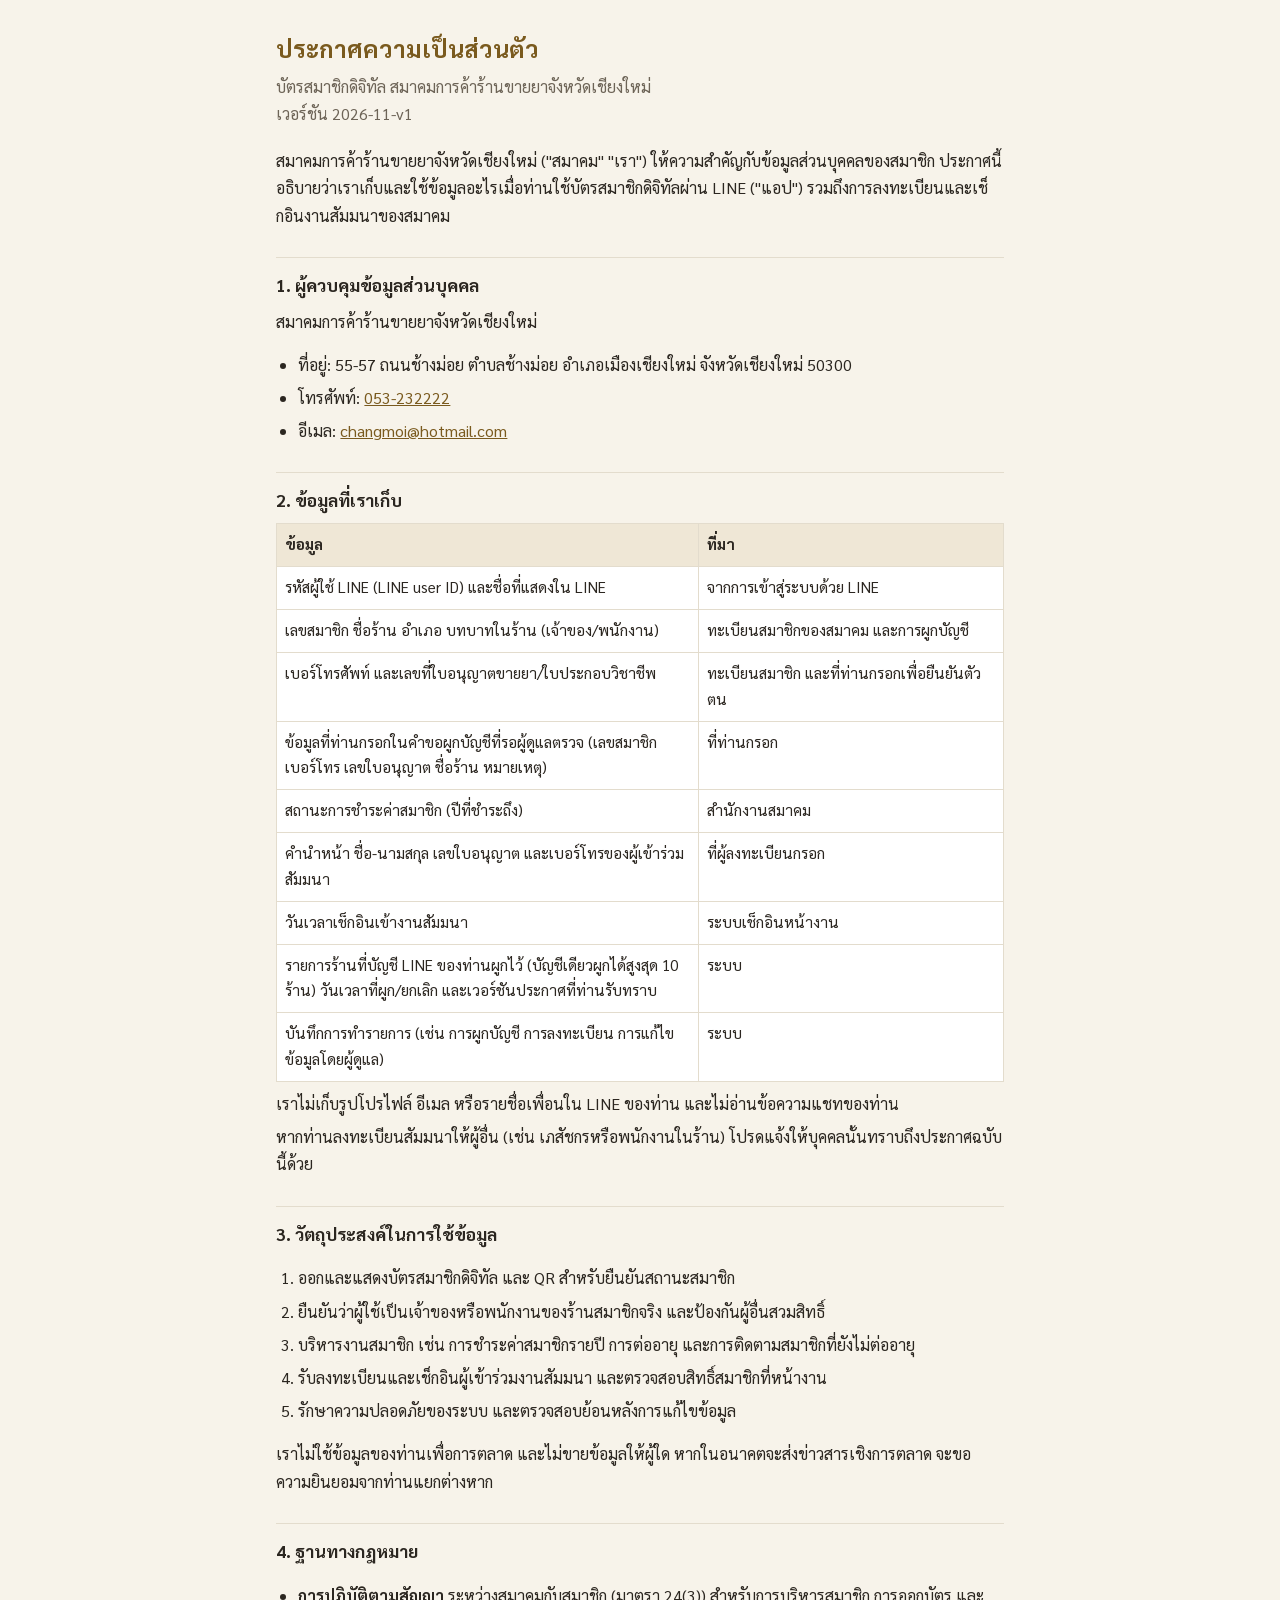
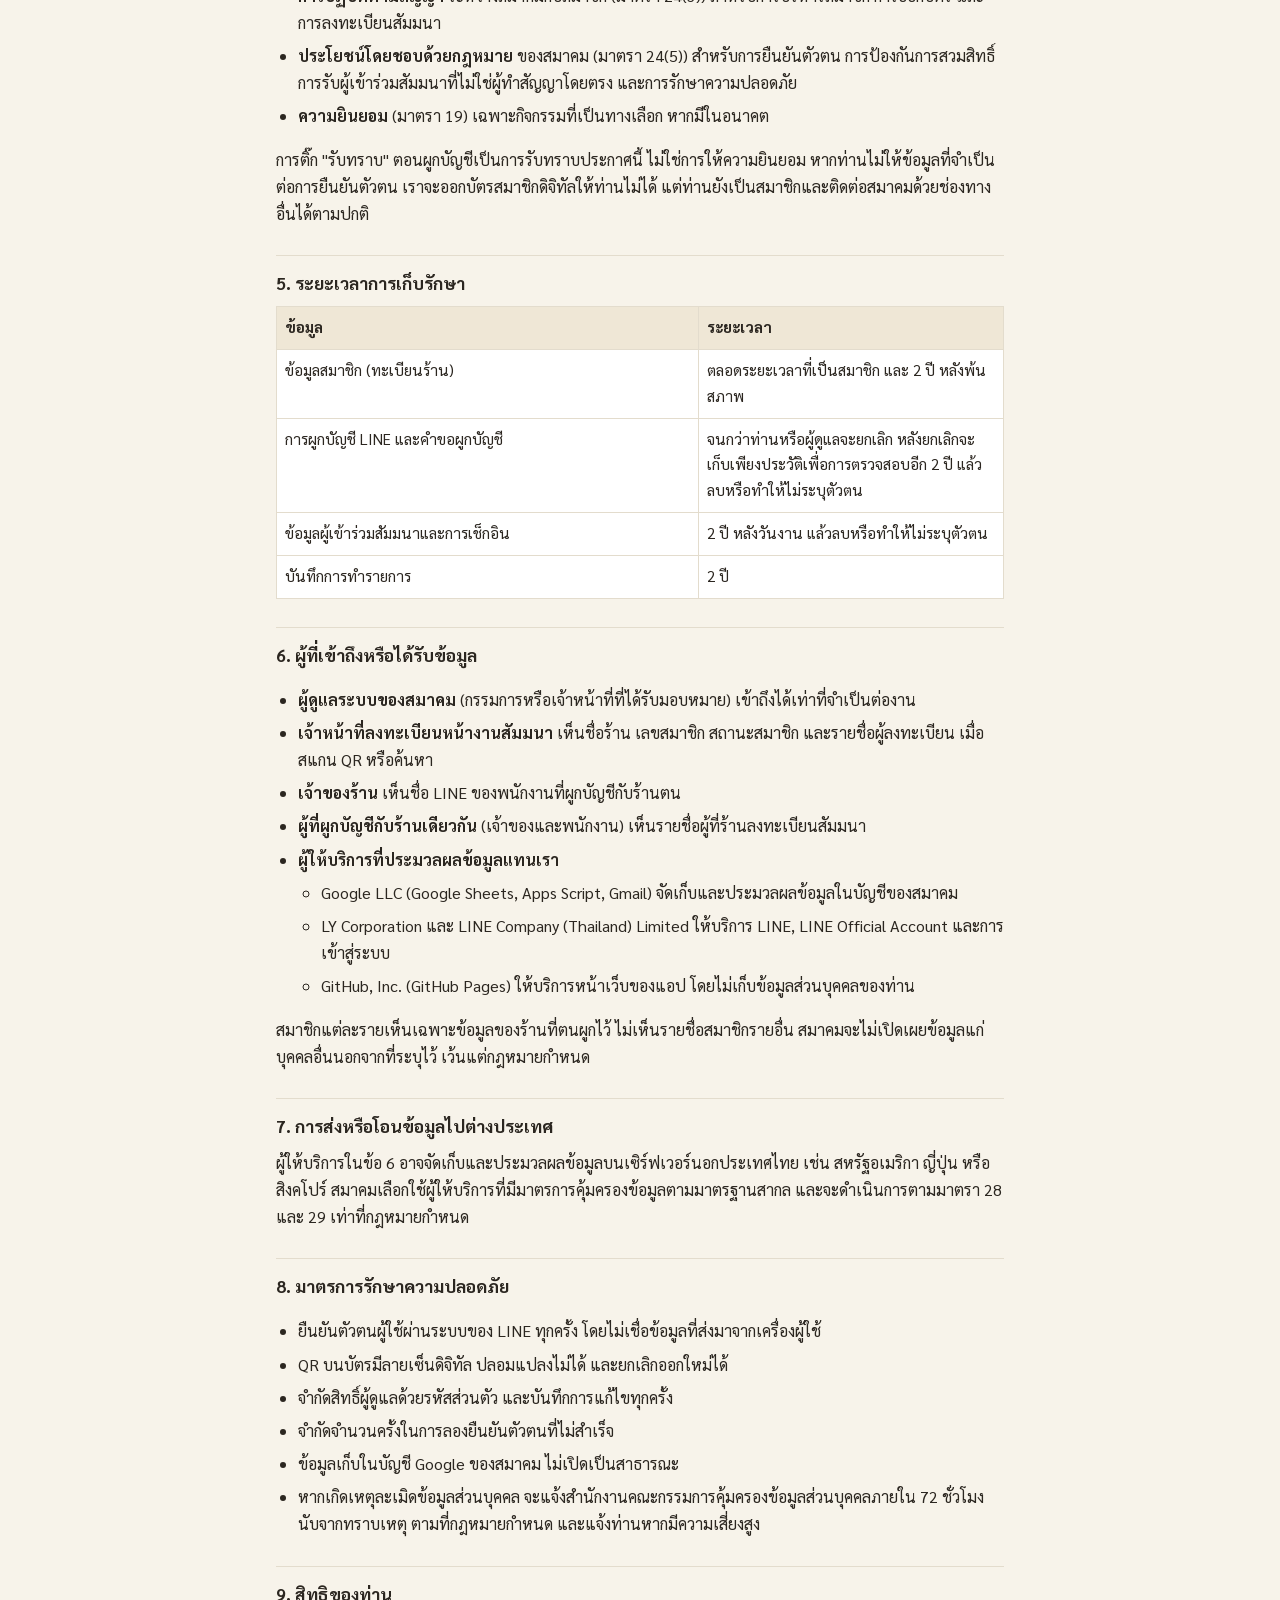
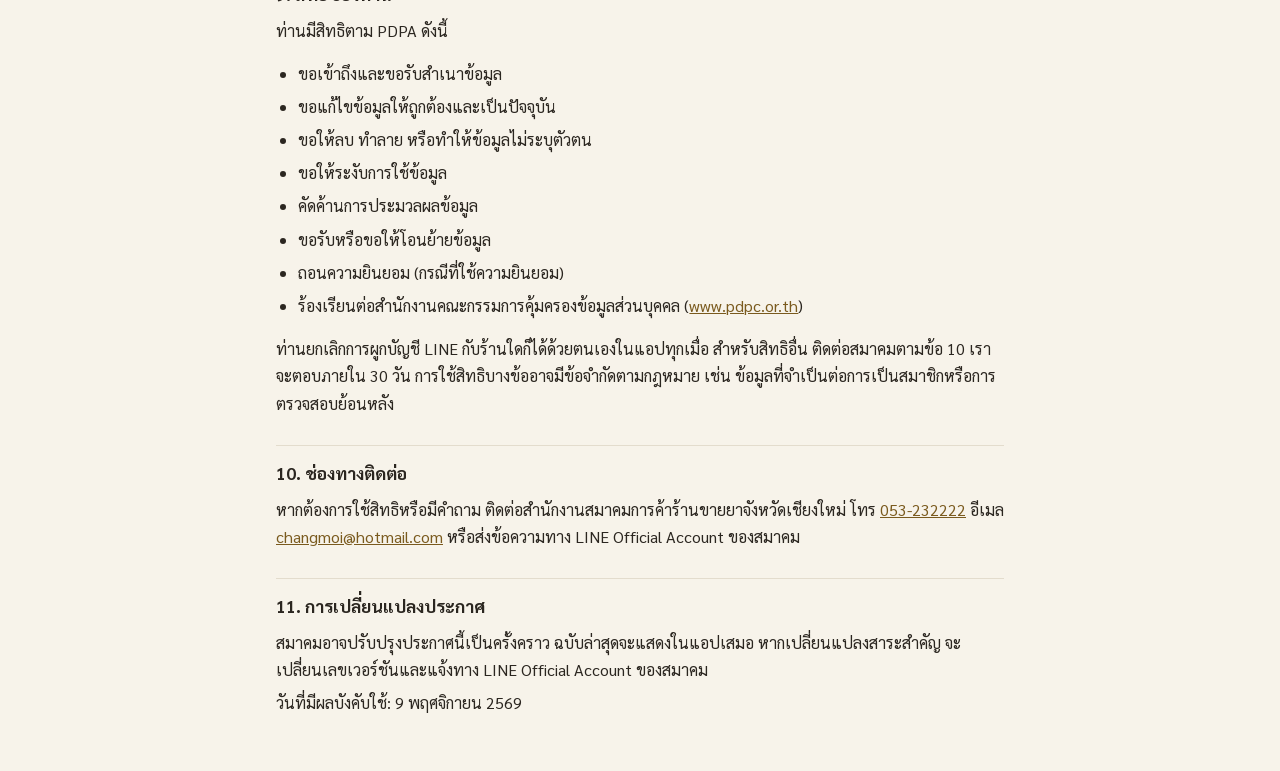
==== privacy.html @ 18d6df44 "Publish privacy notice 2026-11-v1 and link it from the app Co-Authored-By: Claude Opus 5.5 <noreply@" ====
<!doctype html>
<html lang="th">
<head>
<meta charset="utf-8">
<meta name="viewport" content="width=device-width,initial-scale=1">
<title>ประกาศความเป็นส่วนตัว</title>
<link rel="preconnect" href="https://fonts.googleapis.com">
<link href="https://fonts.googleapis.com/css2?family=Sarabun:wght@400;600&display=swap" rel="stylesheet">
<style>
:root{--bg:#f7f3ea;--card:#fff;--ink:#2b2620;--muted:#6d6457;--line:#e3dccd;--accent:#7a5a1e}
*{box-sizing:border-box}
body{margin:0;background:var(--bg);color:var(--ink);font:16px/1.7 Sarabun,system-ui,sans-serif}
main{max-width:760px;overflow-wrap:anywhere;word-break:break-word;margin:0 auto;padding:20px 16px 48px}
h1{font-size:1.5rem;margin:8px 0 4px;color:var(--accent)}
.sub{color:var(--muted);margin:0 0 20px}
h2{font-size:1.1rem;margin:28px 0 8px;padding-top:12px;border-top:1px solid var(--line)}
p,li{margin:6px 0}
ul,ol{padding-left:1.4em}
table{width:100%;table-layout:fixed;border-collapse:collapse;background:var(--card);margin:8px 0;font-size:.95rem}
th,td{border:1px solid var(--line);padding:8px;text-align:left;vertical-align:top}
th{background:#efe7d6}
th:first-child,td:first-child{width:58%}
a{color:var(--accent)}
</style>
</head>
<body><main>
<h1>ประกาศความเป็นส่วนตัว</h1><p class="sub">บัตรสมาชิกดิจิทัล สมาคมการค้าร้านขายยาจังหวัดเชียงใหม่<br>เวอร์ชัน 2026-11-v1</p>
<p>สมาคมการค้าร้านขายยาจังหวัดเชียงใหม่ (&quot;สมาคม&quot; &quot;เรา&quot;) ให้ความสำคัญกับข้อมูลส่วนบุคคลของสมาชิก ประกาศนี้อธิบายว่าเราเก็บและใช้ข้อมูลอะไรเมื่อท่านใช้บัตรสมาชิกดิจิทัลผ่าน LINE (&quot;แอป&quot;) รวมถึงการลงทะเบียนและเช็กอินงานสัมมนาของสมาคม</p>
<h2>1. ผู้ควบคุมข้อมูลส่วนบุคคล</h2>
<p>สมาคมการค้าร้านขายยาจังหวัดเชียงใหม่</p>
<ul><li>ที่อยู่: 55-57 ถนนช้างม่อย ตำบลช้างม่อย อำเภอเมืองเชียงใหม่ จังหวัดเชียงใหม่ 50300</li><li>โทรศัพท์: <a href="tel:053232222">053-232222</a></li><li>อีเมล: <a href="mailto:changmoi@hotmail.com">changmoi@hotmail.com</a></li></ul>
<h2>2. ข้อมูลที่เราเก็บ</h2>
<table><thead><tr><th>ข้อมูล</th><th>ที่มา</th></tr></thead><tbody><tr><td>รหัสผู้ใช้ LINE (LINE user ID) และชื่อที่แสดงใน LINE</td><td>จากการเข้าสู่ระบบด้วย LINE</td></tr><tr><td>เลขสมาชิก ชื่อร้าน อำเภอ บทบาทในร้าน (เจ้าของ/พนักงาน)</td><td>ทะเบียนสมาชิกของสมาคม และการผูกบัญชี</td></tr><tr><td>เบอร์โทรศัพท์ และเลขที่ใบอนุญาตขายยา/ใบประกอบวิชาชีพ</td><td>ทะเบียนสมาชิก และที่ท่านกรอกเพื่อยืนยันตัวตน</td></tr><tr><td>ข้อมูลที่ท่านกรอกในคำขอผูกบัญชีที่รอผู้ดูแลตรวจ (เลขสมาชิก เบอร์โทร เลขใบอนุญาต ชื่อร้าน หมายเหตุ)</td><td>ที่ท่านกรอก</td></tr><tr><td>สถานะการชำระค่าสมาชิก (ปีที่ชำระถึง)</td><td>สำนักงานสมาคม</td></tr><tr><td>คำนำหน้า ชื่อ-นามสกุล เลขใบอนุญาต และเบอร์โทรของผู้เข้าร่วมสัมมนา</td><td>ที่ผู้ลงทะเบียนกรอก</td></tr><tr><td>วันเวลาเช็กอินเข้างานสัมมนา</td><td>ระบบเช็กอินหน้างาน</td></tr><tr><td>รายการร้านที่บัญชี LINE ของท่านผูกไว้ (บัญชีเดียวผูกได้สูงสุด 10 ร้าน) วันเวลาที่ผูก/ยกเลิก และเวอร์ชันประกาศที่ท่านรับทราบ</td><td>ระบบ</td></tr><tr><td>บันทึกการทำรายการ (เช่น การผูกบัญชี การลงทะเบียน การแก้ไขข้อมูลโดยผู้ดูแล)</td><td>ระบบ</td></tr></tbody></table>
<p>เราไม่เก็บรูปโปรไฟล์ อีเมล หรือรายชื่อเพื่อนใน LINE ของท่าน และไม่อ่านข้อความแชทของท่าน</p>
<p>หากท่านลงทะเบียนสัมมนาให้ผู้อื่น (เช่น เภสัชกรหรือพนักงานในร้าน) โปรดแจ้งให้บุคคลนั้นทราบถึงประกาศฉบับนี้ด้วย</p>
<h2>3. วัตถุประสงค์ในการใช้ข้อมูล</h2>
<ol><li>ออกและแสดงบัตรสมาชิกดิจิทัล และ QR สำหรับยืนยันสถานะสมาชิก</li><li>ยืนยันว่าผู้ใช้เป็นเจ้าของหรือพนักงานของร้านสมาชิกจริง และป้องกันผู้อื่นสวมสิทธิ์</li><li>บริหารงานสมาชิก เช่น การชำระค่าสมาชิกรายปี การต่ออายุ และการติดตามสมาชิกที่ยังไม่ต่ออายุ</li><li>รับลงทะเบียนและเช็กอินผู้เข้าร่วมงานสัมมนา และตรวจสอบสิทธิ์สมาชิกที่หน้างาน</li><li>รักษาความปลอดภัยของระบบ และตรวจสอบย้อนหลังการแก้ไขข้อมูล</li></ol>
<p>เราไม่ใช้ข้อมูลของท่านเพื่อการตลาด และไม่ขายข้อมูลให้ผู้ใด หากในอนาคตจะส่งข่าวสารเชิงการตลาด จะขอความยินยอมจากท่านแยกต่างหาก</p>
<h2>4. ฐานทางกฎหมาย</h2>
<ul><li><strong>การปฏิบัติตามสัญญา</strong> ระหว่างสมาคมกับสมาชิก (มาตรา 24(3)) สำหรับการบริหารสมาชิก การออกบัตร และการลงทะเบียนสัมมนา</li><li><strong>ประโยชน์โดยชอบด้วยกฎหมาย</strong> ของสมาคม (มาตรา 24(5)) สำหรับการยืนยันตัวตน การป้องกันการสวมสิทธิ์ การรับผู้เข้าร่วมสัมมนาที่ไม่ใช่ผู้ทำสัญญาโดยตรง และการรักษาความปลอดภัย</li><li><strong>ความยินยอม</strong> (มาตรา 19) เฉพาะกิจกรรมที่เป็นทางเลือก หากมีในอนาคต</li></ul>
<p>การติ๊ก &quot;รับทราบ&quot; ตอนผูกบัญชีเป็นการรับทราบประกาศนี้ ไม่ใช่การให้ความยินยอม หากท่านไม่ให้ข้อมูลที่จำเป็นต่อการยืนยันตัวตน เราจะออกบัตรสมาชิกดิจิทัลให้ท่านไม่ได้ แต่ท่านยังเป็นสมาชิกและติดต่อสมาคมด้วยช่องทางอื่นได้ตามปกติ</p>
<h2>5. ระยะเวลาการเก็บรักษา</h2>
<table><thead><tr><th>ข้อมูล</th><th>ระยะเวลา</th></tr></thead><tbody><tr><td>ข้อมูลสมาชิก (ทะเบียนร้าน)</td><td>ตลอดระยะเวลาที่เป็นสมาชิก และ 2 ปี หลังพ้นสภาพ</td></tr><tr><td>การผูกบัญชี LINE และคำขอผูกบัญชี</td><td>จนกว่าท่านหรือผู้ดูแลจะยกเลิก หลังยกเลิกจะเก็บเพียงประวัติเพื่อการตรวจสอบอีก 2 ปี แล้วลบหรือทำให้ไม่ระบุตัวตน</td></tr><tr><td>ข้อมูลผู้เข้าร่วมสัมมนาและการเช็กอิน</td><td>2 ปี หลังวันงาน แล้วลบหรือทำให้ไม่ระบุตัวตน</td></tr><tr><td>บันทึกการทำรายการ</td><td>2 ปี</td></tr></tbody></table>
<h2>6. ผู้ที่เข้าถึงหรือได้รับข้อมูล</h2>
<ul><li><strong>ผู้ดูแลระบบของสมาคม</strong> (กรรมการหรือเจ้าหน้าที่ที่ได้รับมอบหมาย) เข้าถึงได้เท่าที่จำเป็นต่องาน</li><li><strong>เจ้าหน้าที่ลงทะเบียนหน้างานสัมมนา</strong> เห็นชื่อร้าน เลขสมาชิก สถานะสมาชิก และรายชื่อผู้ลงทะเบียน เมื่อสแกน QR หรือค้นหา</li><li><strong>เจ้าของร้าน</strong> เห็นชื่อ LINE ของพนักงานที่ผูกบัญชีกับร้านตน</li><li><strong>ผู้ที่ผูกบัญชีกับร้านเดียวกัน</strong> (เจ้าของและพนักงาน) เห็นรายชื่อผู้ที่ร้านลงทะเบียนสัมมนา</li><li><strong>ผู้ให้บริการที่ประมวลผลข้อมูลแทนเรา</strong><ul><li>Google LLC (Google Sheets, Apps Script, Gmail) จัดเก็บและประมวลผลข้อมูลในบัญชีของสมาคม</li><li>LY Corporation และ LINE Company (Thailand) Limited ให้บริการ LINE, LINE Official Account และการเข้าสู่ระบบ</li><li>GitHub, Inc. (GitHub Pages) ให้บริการหน้าเว็บของแอป โดยไม่เก็บข้อมูลส่วนบุคคลของท่าน</li></ul></li></ul>
<p>สมาชิกแต่ละรายเห็นเฉพาะข้อมูลของร้านที่ตนผูกไว้ ไม่เห็นรายชื่อสมาชิกรายอื่น สมาคมจะไม่เปิดเผยข้อมูลแก่บุคคลอื่นนอกจากที่ระบุไว้ เว้นแต่กฎหมายกำหนด</p>
<h2>7. การส่งหรือโอนข้อมูลไปต่างประเทศ</h2>
<p>ผู้ให้บริการในข้อ 6 อาจจัดเก็บและประมวลผลข้อมูลบนเซิร์ฟเวอร์นอกประเทศไทย เช่น สหรัฐอเมริกา ญี่ปุ่น หรือสิงคโปร์ สมาคมเลือกใช้ผู้ให้บริการที่มีมาตรการคุ้มครองข้อมูลตามมาตรฐานสากล และจะดำเนินการตามมาตรา 28 และ 29 เท่าที่กฎหมายกำหนด</p>
<h2>8. มาตรการรักษาความปลอดภัย</h2>
<ul><li>ยืนยันตัวตนผู้ใช้ผ่านระบบของ LINE ทุกครั้ง โดยไม่เชื่อข้อมูลที่ส่งมาจากเครื่องผู้ใช้</li><li>QR บนบัตรมีลายเซ็นดิจิทัล ปลอมแปลงไม่ได้ และยกเลิกออกใหม่ได้</li><li>จำกัดสิทธิ์ผู้ดูแลด้วยรหัสส่วนตัว และบันทึกการแก้ไขทุกครั้ง</li><li>จำกัดจำนวนครั้งในการลองยืนยันตัวตนที่ไม่สำเร็จ</li><li>ข้อมูลเก็บในบัญชี Google ของสมาคม ไม่เปิดเป็นสาธารณะ</li><li>หากเกิดเหตุละเมิดข้อมูลส่วนบุคคล จะแจ้งสำนักงานคณะกรรมการคุ้มครองข้อมูลส่วนบุคคลภายใน 72 ชั่วโมงนับจากทราบเหตุ ตามที่กฎหมายกำหนด และแจ้งท่านหากมีความเสี่ยงสูง</li></ul>
<h2>9. สิทธิของท่าน</h2>
<p>ท่านมีสิทธิตาม PDPA ดังนี้</p>
<ul><li>ขอเข้าถึงและขอรับสำเนาข้อมูล</li><li>ขอแก้ไขข้อมูลให้ถูกต้องและเป็นปัจจุบัน</li><li>ขอให้ลบ ทำลาย หรือทำให้ข้อมูลไม่ระบุตัวตน</li><li>ขอให้ระงับการใช้ข้อมูล</li><li>คัดค้านการประมวลผลข้อมูล</li><li>ขอรับหรือขอให้โอนย้ายข้อมูล</li><li>ถอนความยินยอม (กรณีที่ใช้ความยินยอม)</li><li>ร้องเรียนต่อสำนักงานคณะกรรมการคุ้มครองข้อมูลส่วนบุคคล (<a href="https://www.pdpc.or.th" target="_blank" rel="noopener">www.pdpc.or.th</a>)</li></ul>
<p>ท่านยกเลิกการผูกบัญชี LINE กับร้านใดก็ได้ด้วยตนเองในแอปทุกเมื่อ สำหรับสิทธิอื่น ติดต่อสมาคมตามข้อ 10 เราจะตอบภายใน 30 วัน การใช้สิทธิบางข้ออาจมีข้อจำกัดตามกฎหมาย เช่น ข้อมูลที่จำเป็นต่อการเป็นสมาชิกหรือการตรวจสอบย้อนหลัง</p>
<h2>10. ช่องทางติดต่อ</h2>
<p>หากต้องการใช้สิทธิหรือมีคำถาม ติดต่อสำนักงานสมาคมการค้าร้านขายยาจังหวัดเชียงใหม่ โทร <a href="tel:053232222">053-232222</a> อีเมล <a href="mailto:changmoi@hotmail.com">changmoi@hotmail.com</a> หรือส่งข้อความทาง LINE Official Account ของสมาคม</p>
<h2>11. การเปลี่ยนแปลงประกาศ</h2>
<p>สมาคมอาจปรับปรุงประกาศนี้เป็นครั้งคราว ฉบับล่าสุดจะแสดงในแอปเสมอ หากเปลี่ยนแปลงสาระสำคัญ จะเปลี่ยนเลขเวอร์ชันและแจ้งทาง LINE Official Account ของสมาคม</p>
<p>วันที่มีผลบังคับใช้: 9 พฤศจิกายน 2569</p>
</main></body>
</html>
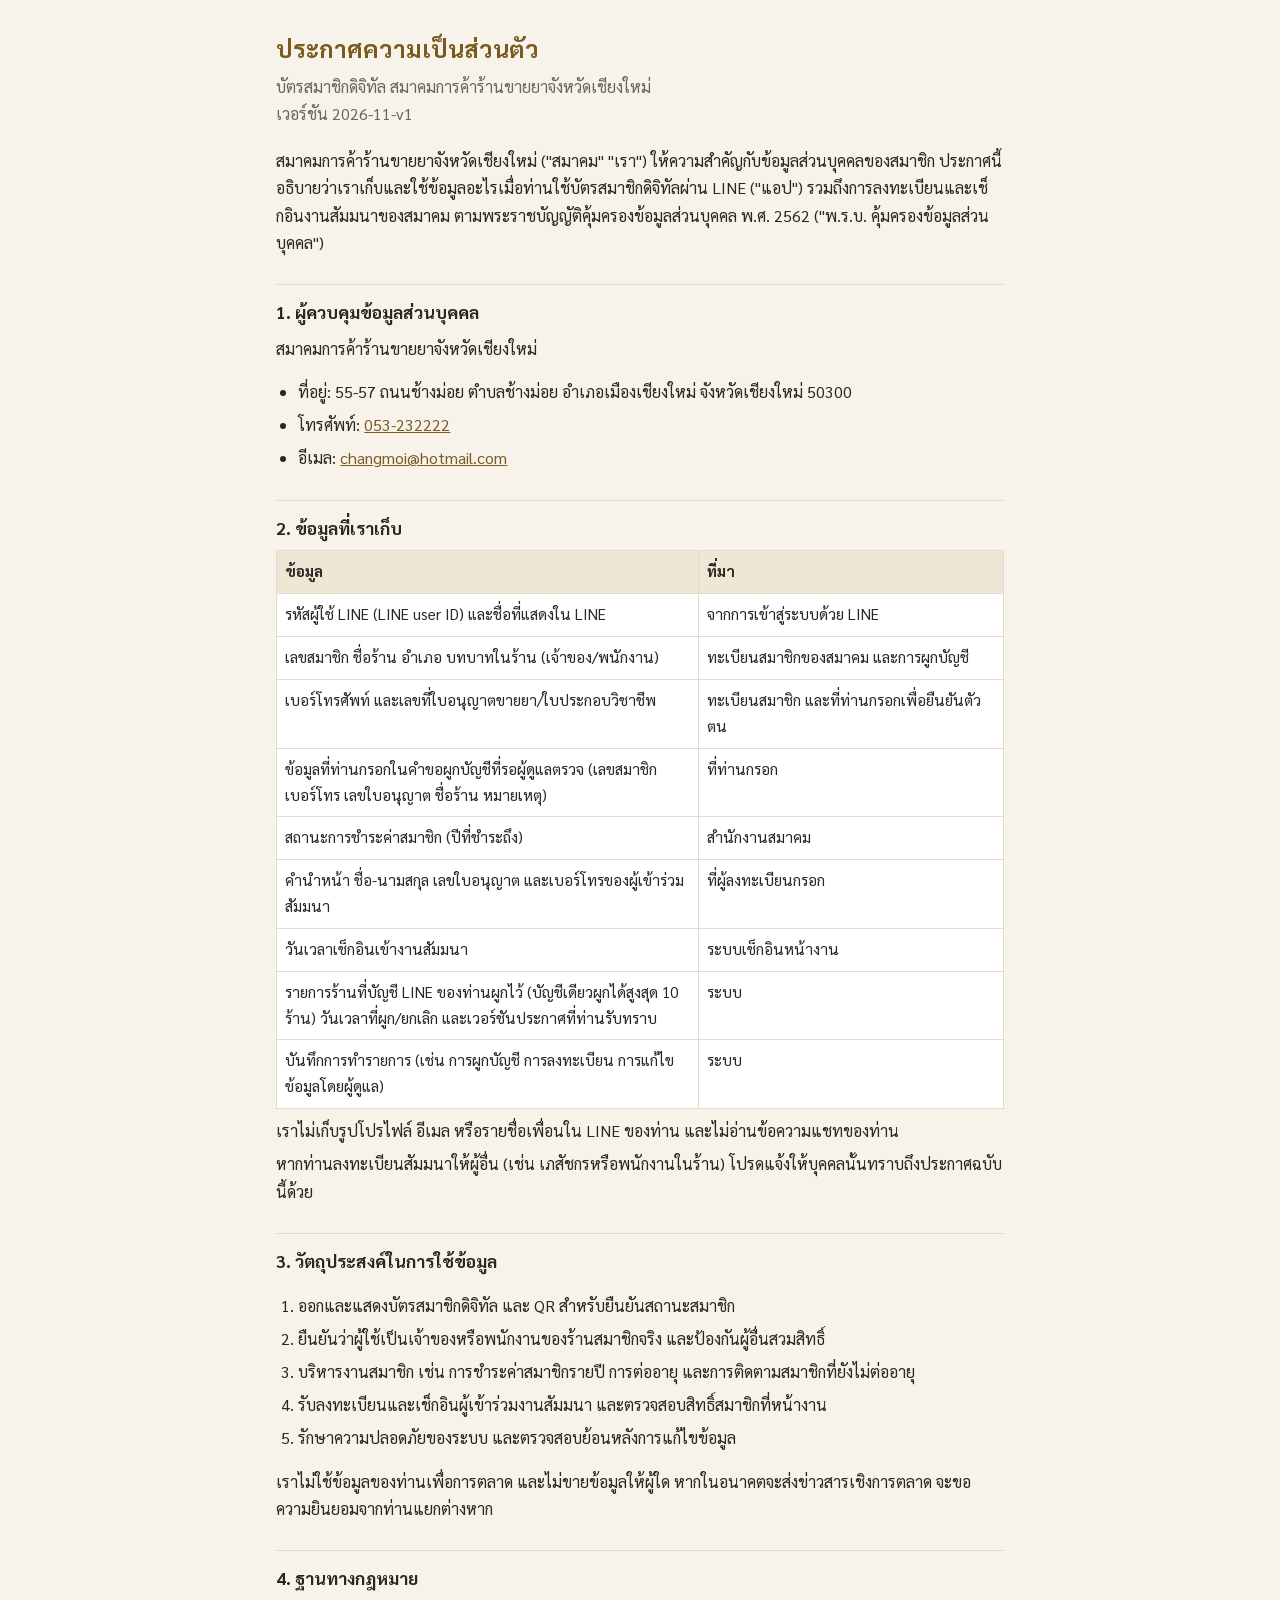
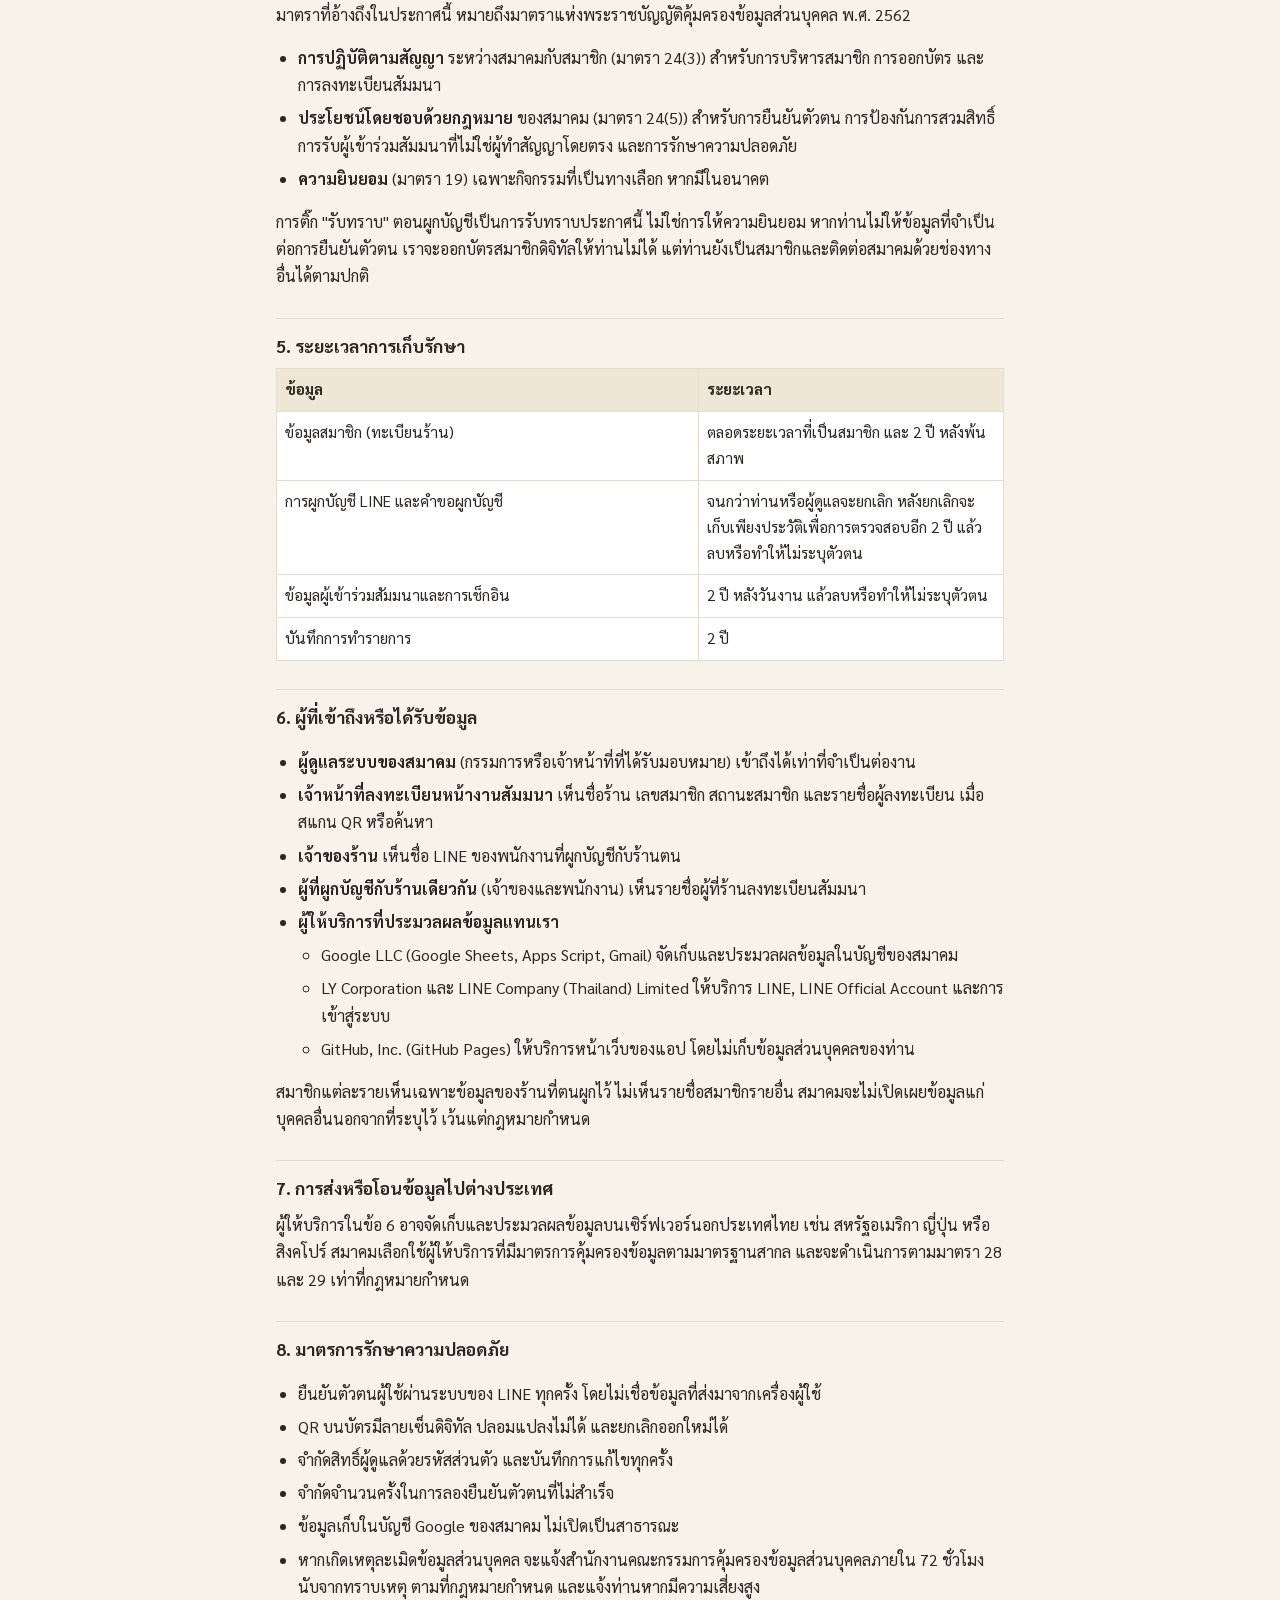
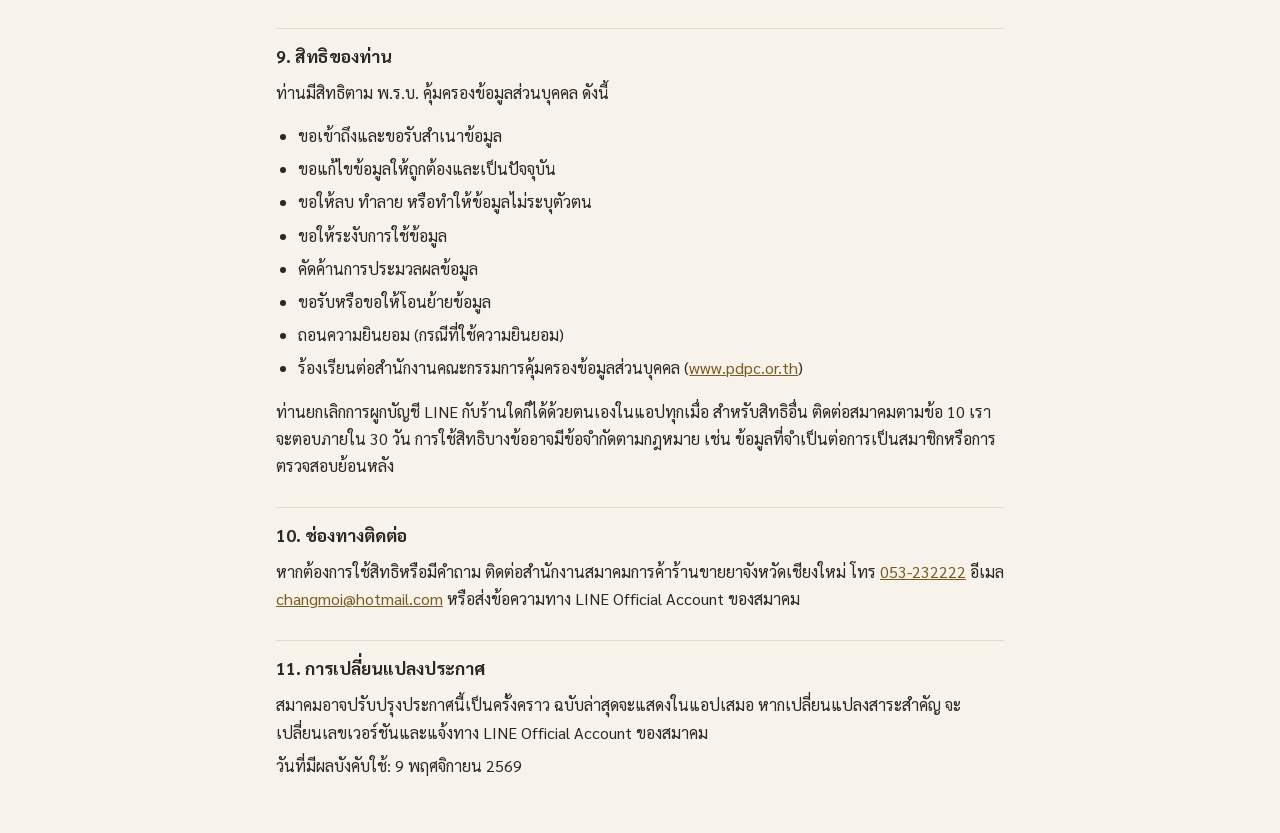
==== commit 9a8c1a8e: "Privacy notice: name the PDPA (B.E. 2562) explicitly Co-Authored-By: Claude Opus 5.5 <noreply@anthro" ====
--- a/privacy.html
+++ b/privacy.html
@@ -25,7 +25,7 @@
 </head>
 <body><main>
 <h1>ประกาศความเป็นส่วนตัว</h1><p class="sub">บัตรสมาชิกดิจิทัล สมาคมการค้าร้านขายยาจังหวัดเชียงใหม่<br>เวอร์ชัน 2026-11-v1</p>
-<p>สมาคมการค้าร้านขายยาจังหวัดเชียงใหม่ (&quot;สมาคม&quot; &quot;เรา&quot;) ให้ความสำคัญกับข้อมูลส่วนบุคคลของสมาชิก ประกาศนี้อธิบายว่าเราเก็บและใช้ข้อมูลอะไรเมื่อท่านใช้บัตรสมาชิกดิจิทัลผ่าน LINE (&quot;แอป&quot;) รวมถึงการลงทะเบียนและเช็กอินงานสัมมนาของสมาคม</p>
+<p>สมาคมการค้าร้านขายยาจังหวัดเชียงใหม่ (&quot;สมาคม&quot; &quot;เรา&quot;) ให้ความสำคัญกับข้อมูลส่วนบุคคลของสมาชิก ประกาศนี้อธิบายว่าเราเก็บและใช้ข้อมูลอะไรเมื่อท่านใช้บัตรสมาชิกดิจิทัลผ่าน LINE (&quot;แอป&quot;) รวมถึงการลงทะเบียนและเช็กอินงานสัมมนาของสมาคม ตามพระราชบัญญัติคุ้มครองข้อมูลส่วนบุคคล พ.ศ. 2562 (&quot;พ.ร.บ. คุ้มครองข้อมูลส่วนบุคคล&quot;)</p>
 <h2>1. ผู้ควบคุมข้อมูลส่วนบุคคล</h2>
 <p>สมาคมการค้าร้านขายยาจังหวัดเชียงใหม่</p>
 <ul><li>ที่อยู่: 55-57 ถนนช้างม่อย ตำบลช้างม่อย อำเภอเมืองเชียงใหม่ จังหวัดเชียงใหม่ 50300</li><li>โทรศัพท์: <a href="tel:053232222">053-232222</a></li><li>อีเมล: <a href="mailto:changmoi@hotmail.com">changmoi@hotmail.com</a></li></ul>
@@ -37,6 +37,7 @@
 <ol><li>ออกและแสดงบัตรสมาชิกดิจิทัล และ QR สำหรับยืนยันสถานะสมาชิก</li><li>ยืนยันว่าผู้ใช้เป็นเจ้าของหรือพนักงานของร้านสมาชิกจริง และป้องกันผู้อื่นสวมสิทธิ์</li><li>บริหารงานสมาชิก เช่น การชำระค่าสมาชิกรายปี การต่ออายุ และการติดตามสมาชิกที่ยังไม่ต่ออายุ</li><li>รับลงทะเบียนและเช็กอินผู้เข้าร่วมงานสัมมนา และตรวจสอบสิทธิ์สมาชิกที่หน้างาน</li><li>รักษาความปลอดภัยของระบบ และตรวจสอบย้อนหลังการแก้ไขข้อมูล</li></ol>
 <p>เราไม่ใช้ข้อมูลของท่านเพื่อการตลาด และไม่ขายข้อมูลให้ผู้ใด หากในอนาคตจะส่งข่าวสารเชิงการตลาด จะขอความยินยอมจากท่านแยกต่างหาก</p>
 <h2>4. ฐานทางกฎหมาย</h2>
+<p>มาตราที่อ้างถึงในประกาศนี้ หมายถึงมาตราแห่งพระราชบัญญัติคุ้มครองข้อมูลส่วนบุคคล พ.ศ. 2562</p>
 <ul><li><strong>การปฏิบัติตามสัญญา</strong> ระหว่างสมาคมกับสมาชิก (มาตรา 24(3)) สำหรับการบริหารสมาชิก การออกบัตร และการลงทะเบียนสัมมนา</li><li><strong>ประโยชน์โดยชอบด้วยกฎหมาย</strong> ของสมาคม (มาตรา 24(5)) สำหรับการยืนยันตัวตน การป้องกันการสวมสิทธิ์ การรับผู้เข้าร่วมสัมมนาที่ไม่ใช่ผู้ทำสัญญาโดยตรง และการรักษาความปลอดภัย</li><li><strong>ความยินยอม</strong> (มาตรา 19) เฉพาะกิจกรรมที่เป็นทางเลือก หากมีในอนาคต</li></ul>
 <p>การติ๊ก &quot;รับทราบ&quot; ตอนผูกบัญชีเป็นการรับทราบประกาศนี้ ไม่ใช่การให้ความยินยอม หากท่านไม่ให้ข้อมูลที่จำเป็นต่อการยืนยันตัวตน เราจะออกบัตรสมาชิกดิจิทัลให้ท่านไม่ได้ แต่ท่านยังเป็นสมาชิกและติดต่อสมาคมด้วยช่องทางอื่นได้ตามปกติ</p>
 <h2>5. ระยะเวลาการเก็บรักษา</h2>
@@ -49,7 +50,7 @@
 <h2>8. มาตรการรักษาความปลอดภัย</h2>
 <ul><li>ยืนยันตัวตนผู้ใช้ผ่านระบบของ LINE ทุกครั้ง โดยไม่เชื่อข้อมูลที่ส่งมาจากเครื่องผู้ใช้</li><li>QR บนบัตรมีลายเซ็นดิจิทัล ปลอมแปลงไม่ได้ และยกเลิกออกใหม่ได้</li><li>จำกัดสิทธิ์ผู้ดูแลด้วยรหัสส่วนตัว และบันทึกการแก้ไขทุกครั้ง</li><li>จำกัดจำนวนครั้งในการลองยืนยันตัวตนที่ไม่สำเร็จ</li><li>ข้อมูลเก็บในบัญชี Google ของสมาคม ไม่เปิดเป็นสาธารณะ</li><li>หากเกิดเหตุละเมิดข้อมูลส่วนบุคคล จะแจ้งสำนักงานคณะกรรมการคุ้มครองข้อมูลส่วนบุคคลภายใน 72 ชั่วโมงนับจากทราบเหตุ ตามที่กฎหมายกำหนด และแจ้งท่านหากมีความเสี่ยงสูง</li></ul>
 <h2>9. สิทธิของท่าน</h2>
-<p>ท่านมีสิทธิตาม PDPA ดังนี้</p>
+<p>ท่านมีสิทธิตาม พ.ร.บ. คุ้มครองข้อมูลส่วนบุคคล ดังนี้</p>
 <ul><li>ขอเข้าถึงและขอรับสำเนาข้อมูล</li><li>ขอแก้ไขข้อมูลให้ถูกต้องและเป็นปัจจุบัน</li><li>ขอให้ลบ ทำลาย หรือทำให้ข้อมูลไม่ระบุตัวตน</li><li>ขอให้ระงับการใช้ข้อมูล</li><li>คัดค้านการประมวลผลข้อมูล</li><li>ขอรับหรือขอให้โอนย้ายข้อมูล</li><li>ถอนความยินยอม (กรณีที่ใช้ความยินยอม)</li><li>ร้องเรียนต่อสำนักงานคณะกรรมการคุ้มครองข้อมูลส่วนบุคคล (<a href="https://www.pdpc.or.th" target="_blank" rel="noopener">www.pdpc.or.th</a>)</li></ul>
 <p>ท่านยกเลิกการผูกบัญชี LINE กับร้านใดก็ได้ด้วยตนเองในแอปทุกเมื่อ สำหรับสิทธิอื่น ติดต่อสมาคมตามข้อ 10 เราจะตอบภายใน 30 วัน การใช้สิทธิบางข้ออาจมีข้อจำกัดตามกฎหมาย เช่น ข้อมูลที่จำเป็นต่อการเป็นสมาชิกหรือการตรวจสอบย้อนหลัง</p>
 <h2>10. ช่องทางติดต่อ</h2>
